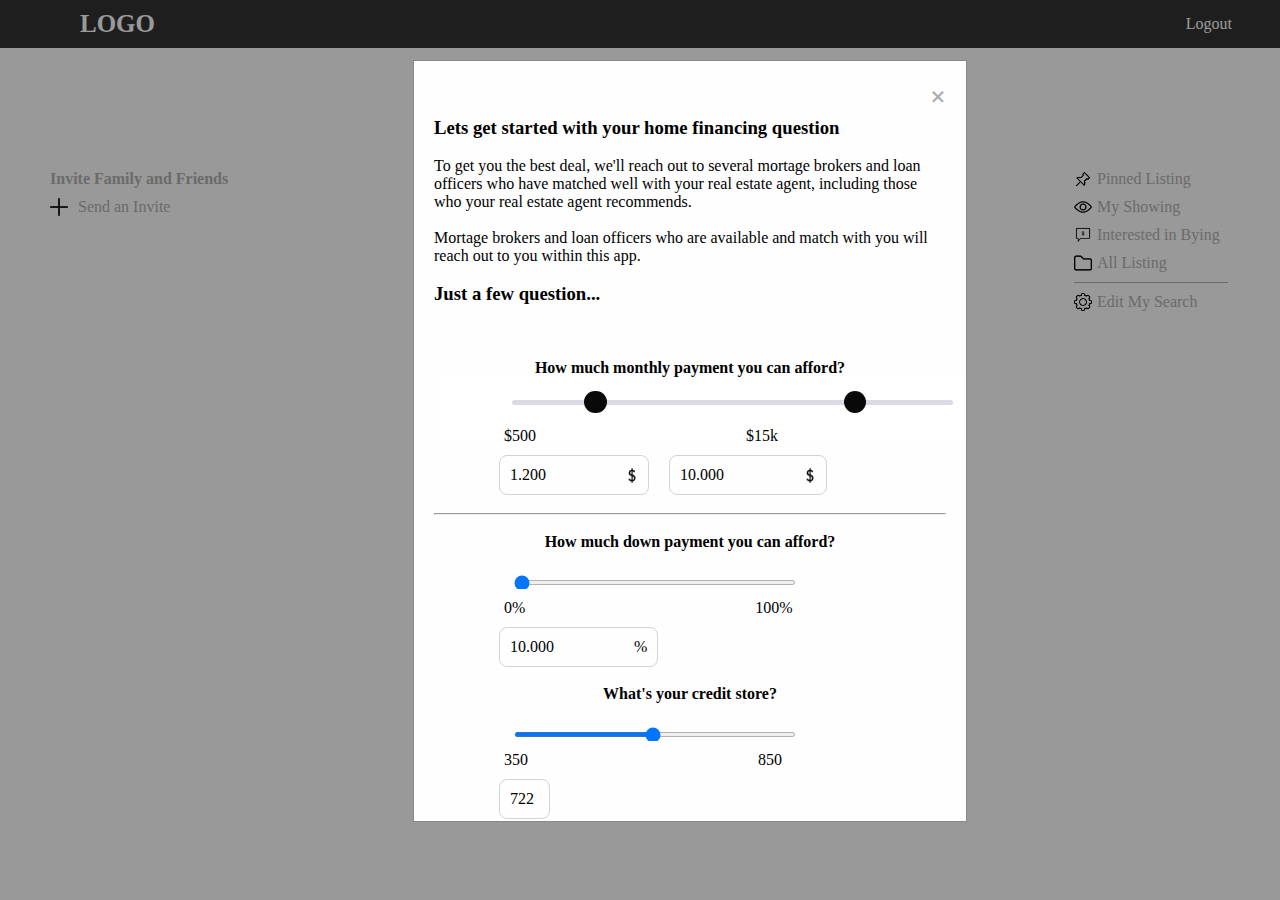
==== index.html @ eaed4ce9 "Add files via upload" ====
<!DOCTYPE html>
<html lang="en">

<head>
    <meta charset="UTF-8">
    <meta name="viewport" content="width=device-width, initial-scale=1.0">
    <link rel="stylesheet" href="https://demos.jquerymobile.com/1.4.2/css/themes/default/jquery.mobile-1.4.2.min.css">
    <link rel="stylesheet" href="style.css">
    <title>White Label Real State</title>
</head>

<body>
    <!-- Header started -->
    <div class="header">
        <div class="logo">
            <h4>Logo</h4>
        </div>
        <div class="logout">Logout</div>
    </div>
    <!-- Header ended -->

    <!-- sec1 started -->
    <div class="sec1">
        <button id="myBtn">Share a Listing</button>
    </div>

    <!-- sec1 ended -->

    <!-- sec2 started -->
    <div class="sec2">
        <div class="sec2-1">
            <h5>Invite Family and Friends</h5>
            <div class="sec2-1-p1">
                <img width="18" height="18" src="images/plus.png" alt="plus.img">
                <p>Send an Invite</p>
            </div>
        </div>
        <div class="sec2-2">
            <p>Only you and the realtor can see these notifications</p>
            <div class="sec2-p1">
                <div class="sec2-p1-1">
                    <img width="18" height="18" src="images/alert.png" alt="warning">
                    <p>You need pre-approval for finance</p>
                </div>
                <div class="sec2-p1-2">
                    <p>Fill form</p>
                </div>
            </div>
            <div class="sec2-p2">
                <p>Sort by: Latest</p>
                <img width="12" height="12" src="images/upload.png" alt="up">
                <div class="line"></div>
            </div>
            <p class="p-center">Shared listings will appear here, as well as listing you may be interested in. <br />
                <span>Share a Listing</span>to get started.
            </p>
        </div>
        <div class="sec2-3">
            <div class="sec2-3-p1">
                <img width="18" height="18" src="images/thumbtacks.png" alt="pinned">
                <p>Pinned Listing</p>
            </div>
            <div class="sec2-3-p2">
                <img width="18" height="18" src="images/view.png" alt="eyes">
                <p>My Showing</p>
            </div>
            <div class="sec2-3-p3">
                <img width="18" height="18" src="images/message.png" alt="message">
                <p>Interested in Bying</p>
            </div>
            <div class="sec2-3-p4">
                <img width="18" height="18" src="images/folder.png" alt="listing">
                <p>All Listing</p>
            </div>
            <div class="line-2"> </div>
            <div class="sec2-3-p5">
                <img width="18" height="18" src="images/settings.png" alt="settng">
                <p>Edit My Search</p>
            </div>
        </div>
    </div>


    <!-- sec2 ended -->


    <!-- 1st page modal started -->

    <!-- The Modal -->
    <div id="myModal" class="modal">

        <!-- Modal content -->
        <div class="modal-content">
            <span class="close">&times;</span>
            <div class="modal-content-con">
                <br /><br />
                <h3>Lets get started with your home financing question</h3><br />
                <p>To get you the best deal, we'll reach out to several mortage brokers and loan officers who have
                    matched well with your real estate agent, including those who your real estate agent recommends.</p>
                <br />
                <p>Mortage brokers and loan officers who are available and match with you will reach out to you within
                    this app.</p><br />
                <h3>Just a few question...</h3><br /><br /><br />
                <h4>How much monthly payment you can afford?</h4>
                <div class="wrapper">

                    <div class="container">
                        <div class="slider-track"></div>
                        <input class="range-1" type="range" min="500" max="15000" value="3000" id="slider-1"
                            oninput="slideOne()" autofocus>
                        <input class="range-1" autofocus type="range" min="500" max="15000" value="12000" id="slider-2"
                            oninput="slideTwo()">
                    </div>
                    <div class="values">
                        <span id="range1">
                            $500
                        </span>
                        <span id="range2">
                            $15k
                        </span>
                    </div>
                </div>
                <div class="modal-cal">
                    <div class="modal-cal-btn1">
                        <p>1.200</p>
                        <img width="12" height="15" src="images/dollar.png" alt="">
                    </div>
                    <div class="modal-cal-btn2">
                        <p>10.000</p>
                        <img width="12" height="15" src="images/dollar.png" alt="">
                    </div>
                </div>
                <br />
                <hr />
                <br />
                <h4>How much down payment you can afford?</h4>
                <div class="slidecontainer">
                    <input type="range" min="1" max="100" value="0" class="slider" id="myRange">
                </div>
                <div class="slidecontainer-cal">
                    <p>0%</p>
                    <p>100%</p>
                </div>
                <div class="modal-cal-btn3">
                    <p>10.000</p>
                    <p>%</p>
                </div>
                <br />
                <h4>What's your credit store?</h4>
                <div class="slidecontainer">
                    <input type="range" min="1" max="100" value="50" class="slider" id="myRange">
                </div>
                <div class="slidecontainer-cal">
                    <p>350</p>
                    <p>850</p>
                </div>
                <div class="modal-cal-btn4">
                    <p class="722">722</p><br />

                </div>
                <br />
                <hr />
                <br />
                <div class="modal-content-radio1">
                    <h5>What's your credit store?</h5>
                    <div class="modal-content-radio1-btn">
                        <input type="radio" id="html" name="store" value="Yes">
                        <label for="html">Yes</label>
                        <input type="radio" id="css" name="store" value="No">
                        <label for="css">No</label>
                    </div>
                </div>
                <br />
                <br />
                <div class="modal-content-radio1">
                    <h5>Any bankruptcy or judgements in the past 7 years?</h5>
                    <div class="modal-content-radio1-btn">
                        <input type="radio" id="html" name="judgements" value="Yes">
                        <label for="html">Yes</label>
                        <input type="radio" id="css" name="judgements" value="No">
                        <label for="css">No</label>
                    </div>
                </div>
                <div class="modal-content-submit-btn">
                    <p>Submit</p>
                </div>
            </div>
        </div>

    </div>

    <!-- 1st page modal ended -->

    <script src="script.js"></script>

</body>

</html>
---- style.css ----
* {
    margin: 0;
    padding: 0;
}

body{
    overflow-y: visible;
    overflow-x: hidden;
}

/* Header start */
.logo>h4 {
    font-size: 25px;
    text-transform: uppercase;
}

.header {
    display: flex;
    justify-content: space-between;
    align-items: center;
    padding: 10px 80px;
    background-color: #333333;
    color: #fff;
    position: fixed;
    top: 0;
    left: 0;
    width: 90vw;
}

/* Header end */


/* sec1 started */

.sec1 {
    display: flex;
    justify-content: center;
    width: 100%;
    margin: 100px auto 0 auto;
    margin-left: 50px;
}

.sec1>button {
    width: 40% !important;
    height: 45px !important;
    border-radius: 8px !important;
    background-color: #333333 !important;
    border: none !important;
    color: #fff !important;
    font-size: 1.05em !important;
    font-weight: 400;
    font-family: Arial, Helvetica, sans-serif;
}

/* sec1 ended */

/* sec2 started */
.sec2 {
    display: flex;
    width: 100%;
    justify-content: space-between;
    align-items: start;
    padding: 5px 50px;
    margin-bottom: 150px;
}

.sec2-1 {
    width: 20%;
    padding-top: 20px;

}

.sec2-2 {
    width: 40%;
    display: flex;
    flex-direction: column;
    gap: 12px;
    padding-top: 20px;
}

.sec2-3 {
    width: 20%;
    display: flex;
    flex-direction: column;
    gap: 10px;
    padding-top: 20px;

}

.sec2-1>h5 {
    font-size: 16px;
    font-weight: bold;
    color: #B2B2B2;
}

.sec2-1-p1 {
    display: flex;
    align-items: center;
    gap: 10px;
    padding-top: 10px;
    color: #B2B2B2;
}

.sec2-2>p {
    color: #B2B2B2;
}

.sec2-p1 {
    background-color: #FFF4D8;
    display: flex;
    justify-content: space-between;
    padding: 10px 5px;
}

.sec2-p1-1 {
    display: flex;
    gap: 5px;
}

.sec2-p1-2 {
    color: #F0AD00;
}

.sec2-p2 {
    display: flex;
    font-size: 0.80em;
    align-items: center;
    gap: 5px;
}

.line {
    width: 80%;
    height: 1px;
    background-color: #B2B2B2;
}


.p-center {
    text-align: center;
}


.sec2-3-p1 {
    display: flex;
    gap: 5px;
    color: #B2B2B2;
}

.sec2-3-p2 {
    display: flex;
    gap: 5px;
    color: #B2B2B2;
}

.sec2-3-p3 {
    display: flex;
    gap: 5px;
    color: #B2B2B2;
}

.sec2-3-p4 {
    display: flex;
    gap: 5px;
    color: #B2B2B2;
}

.sec2-3-p5 {
    display: flex;
    gap: 5px;
    color: #B2B2B2;
}

.line-2 {
    width: 60%;
    height: 1px;
    background-color: #B2B2B2;
}

/* sec2 ended */
































/* 1st page modal */

/* The Modal (background) */

/* .modal::-webkit-scrollbar {
    display: none;
  } */
.modal {
    /* display: none; */
    /* Hidden by default */
    position: fixed;
    /* Stay in place */
    z-index: 1;
    /* Sit on top */
    padding-top: 60px;
    /* Location of the box */
    left: 0;
    top: 0;
    margin: 0 auto !important;
    width: 100%;
    /* Full width */
    height: fit-content;
    /* Full height */
    overflow-y: scroll !important;
    /* Enable scroll if needed */
    background-color: rgb(0, 0, 0);
    /* Fallback color */
    background-color: rgba(0, 0, 0, 0.4);
    /* Black w/ opacity */
    padding-left: 50px;
    padding-bottom: 150px !important;
}

/* Modal Content */
.modal-content {
    background-color: #fefefe;
    margin: auto;
    padding: 20px;
    border: 1px solid #888;
    width: 40%;
    height: 80vh;
    overflow-y: scroll !important;
}

/* The Close Button */
.close {
    color: #aaaaaa;
    float: right;
    font-size: 28px;
    font-weight: bold;
}

.close:hover,
.close:focus {
    color: #000;
    text-decoration: none;
    cursor: pointer;
}

.modal-content-con>h4 {
    text-align: center;
}


/* range control with two control started */


.wrapper {
    position: relative;
    width: 70vmin;
    background-color: #ffffff;
    padding: 0px 40px 0px 60px;
    border-radius: 10px;
    /* margin-top: -10px; */
}

.container {
    position: relative;
    width: 70%;
    height: 50px;
    margin-top: 0px;
    margin-left: 18px;
}

.range-1 {
    -webkit-appearance: none;
    -moz-appearance: none;
    appearance: none;
    width: 100%;
    outline: none;
    position: absolute;
    margin: auto;
    top: 0;
    bottom: 0;
    background-color: transparent;
    pointer-events: none;
}

.slider-track {
    width: 100%;
    height: 5px;
    position: absolute;
    margin: auto;
    top: 0;
    bottom: 0;
    border-radius: 5px;
}

.range-1::-webkit-slider-runnable-track {
    -webkit-appearance: none;
    height: 5px;
}

.range-1::-moz-range-track {
    -moz-appearance: none;
    height: 5px;
}

.range-1::-ms-track {
    appearance: none;
    height: 5px;
}

.range-1::-webkit-slider-thumb {
    -webkit-appearance: none;
    height: 1.7em;
    width: 1.7em;
    background-color: #090909;
    cursor: pointer;
    margin-top: -9px;
    pointer-events: auto;
    border-radius: 50%;
}

.range-1::-moz-range-thumb {

    height: 1.7em;
    width: 1.7em;
    cursor: pointer;
    border-radius: 50%;
    background-color: #000000;
    pointer-events: auto;
}

.range-1::-ms-thumb {
    appearance: none;
    height: 1.7em;
    width: 1.7em;
    cursor: pointer;
    border-radius: 50%;
    background-color: #ffffff;
    border: 3px solid #000000;
    pointer-events: auto;
}

.range-1:active::-webkit-slider-thumb {
    background-color: #ffffff;
    border: 3px solid #000000;
}

.values {

    /* display: none; */
    display: flex;
    gap: 210px;
    margin: 0 !important;
    padding: 0 !important;
    margin-left: 10px !important;
}

.slider-track {
    background-color: #DADAE5 !important;
}


/* range control with two control ended */

/* calculator btn */
.modal-cal-btn1 {
    display: flex;
    align-items: center;
    gap: 80px;
    border: 1px solid lightgray;
    padding: 10px;
    border-radius: 8px;
}

.modal-cal-btn2 {
    display: flex;
    align-items: center;
    gap: 80px;
    border: 1px solid lightgray;
    padding: 10px;
    border-radius: 8px;
}

.modal-cal {
    display: flex;
    width: 75%;
    margin: 0 auto;
    /* justify-content: center; */
    margin-left: 65px;
    gap: 20px;
    padding-top: 10px;
}



.slidecontainer {
    margin-top: 20px;
    margin-bottom: 40px;
    overflow: hidden;
}

.slider {
    width: 55%;
    height: 5px;
    overflow: visible !important;
    margin-left: 80px;
    background-color: transparent !important;
}

.slider::-webkit-slider-thumb {
    -webkit-appearance: none !important;
    appearance: none !important;
    width: 5px;
    height: 5px;
    background: #04AA6D !important;
    cursor: pointer !important;
}

.slider::-moz-range-thumb {

    height: 20px;
    margin-top: 4px;
    background: transparent !important;
}




.slidecontainer-cal {
    display: flex;
    margin-left: 70px;
    gap: 230px;
    margin-top: -30px;
}

.modal-cal-btn3 {
    display: flex;
    align-items: center;
    gap: 80px;
    border: 1px solid lightgray;
    padding: 10px;
    border-radius: 8px;
    width: fit-content;
    margin-left: 65px;
    margin-top: 10px;
}

.modal-cal-btn4 {
    display: flex;
    align-items: center;
    gap: 5px;
    border: 1px solid lightgray;
    padding: 10px;
    border-radius: 8px;
    width: fit-content;
    margin-left: 65px;
    margin-top: 10px;
}

.modal-content-radio1 {
    display: flex;
    flex-direction: column;
    align-items: center;
}

.modal-content-radio1>h4 {
    width: fit-content;
    margin: 0 auto;
}

.modal-content-radio1>input {
    width: fit-content;
    margin: 0 auto;
    background-color: #000 !important;
}

.modal-content-radio1-btn {
    margin-top: 5px;
    margin-bottom: 50px;
}

/* submit button */

.modal-content-submit-btn{
    width: 90%;
    border: 1px solid lightgray;
    margin: 0 auto;
    padding: 10px;
    display: flex;
    justify-content: center;
    align-items: center;
    border-radius: 8px;
    background-color: #333333;
    color: #fff;
    cursor: pointer;
}

.modal-content-submit-btn:hover{
    transform: scale(1.02);
}


/* 1st page modal ended*/


/* another modals started */

/* another modals ended */
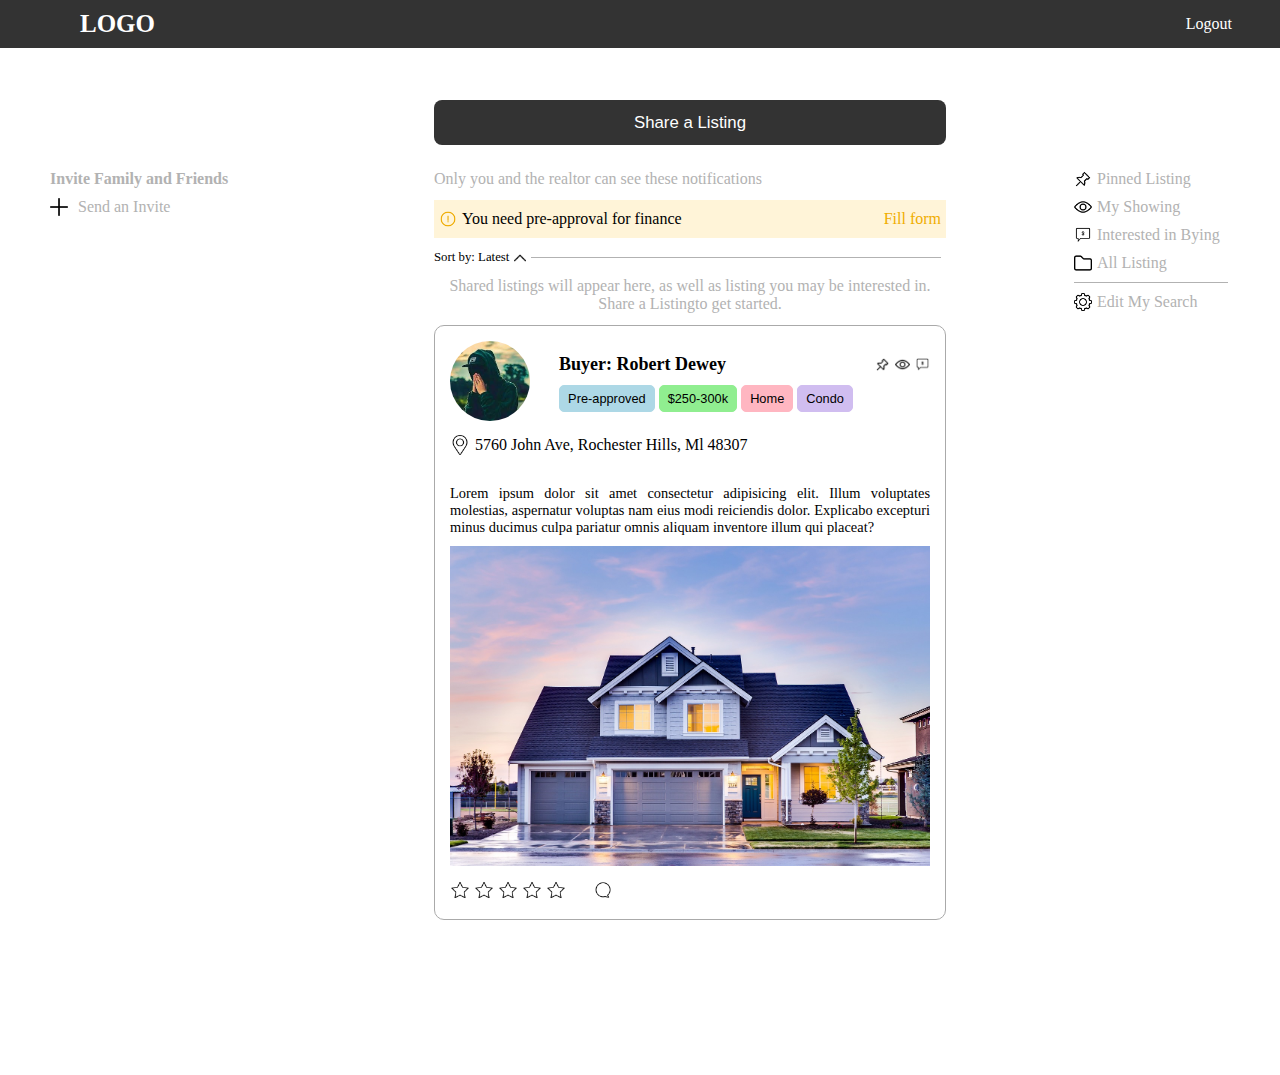
==== commit 4d55aade: "Add files via upload" ====
--- a/index.html
+++ b/index.html
@@ -54,6 +54,53 @@
             <p class="p-center">Shared listings will appear here, as well as listing you may be interested in. <br />
                 <span>Share a Listing</span>to get started.
             </p>
+            <div class="card">
+                <div class="card-sec1">
+                    <div class="dp">
+                        <img class="dp-img" src="images/dp.jpeg" alt="dp">
+                    </div>
+                    <div class="dp-content">
+                        <div class="dp-content1">
+                            <div class="dp-content1-name">
+                                <h5>Buyer: Robert Dewey</h5>
+                            </div>
+                            <div class="dp-centent-icons">
+                                <img src="images/thumbtacks.png" alt="">
+                                <img src="images/view.png" alt="">
+                                <img src="images/message.png" alt="">
+                            </div>
+                        </div>
+                        <div class="dp-content2">
+                            <button class="Pre-approved-btn">Pre-approved</button>
+                            <button class="price-btn">$250-300k</button>
+                            <button class="home-btn">Home</button>
+                            <button class="condo-btn">Condo</button>
+                        </div>
+                    </div>
+                </div>
+                <div class="card-sec2">
+                    <img class="location" src="images/pin.png" alt="location">
+                    <p>5760 John Ave, Rochester Hills, Ml 48307</p>
+                </div>
+                <div class="card-sec3">
+                    <p>Lorem ipsum dolor sit amet consectetur adipisicing elit. Illum voluptates molestias, aspernatur
+                        voluptas nam eius modi reiciendis dolor. Explicabo excepturi minus ducimus culpa pariatur omnis
+                        aliquam inventore illum qui placeat?</p>
+                    <img src="images/state house img1.jpg" alt="house-img">
+                </div>
+                <div class="card-sec4">
+                    <div class="star-img">
+                        <img src="images/star.png" alt="star">
+                        <img src="images/star.png" alt="star">
+                        <img src="images/star.png" alt="star">
+                        <img src="images/star.png" alt="star">
+                        <img src="images/star.png" alt="star">
+                    </div>
+                    <div class="comment-img">
+                        <img src="images/chat.png" alt="comment">
+                    </div>
+                </div>
+            </div>
         </div>
         <div class="sec2-3">
             <div class="sec2-3-p1">
@@ -87,7 +134,7 @@
     <!-- 1st page modal started -->
 
     <!-- The Modal -->
-    <div id="myModal" class="modal">
+    <div id="myModal" style="display: none;" class="modal">
 
         <!-- Modal content -->
         <div class="modal-content">
@@ -96,9 +143,11 @@
                 <br /><br />
                 <h3>Lets get started with your home financing question</h3><br />
                 <p>To get you the best deal, we'll reach out to several mortage brokers and loan officers who have
-                    matched well with your real estate agent, including those who your real estate agent recommends.</p>
-                <br />
-                <p>Mortage brokers and loan officers who are available and match with you will reach out to you within
+                    matched well with your real estate agent, including those who your real estate agent recommends.
+                </p>
+                <br />
+                <p>Mortage brokers and loan officers who are available and match with you will reach out to you
+                    within
                     this app.</p><br />
                 <h3>Just a few question...</h3><br /><br /><br />
                 <h4>How much monthly payment you can afford?</h4>
--- a/style.css
+++ b/style.css
@@ -3,7 +3,7 @@
     padding: 0;
 }
 
-body{
+body {
     overflow-y: visible;
     overflow-x: hidden;
 }
@@ -76,6 +76,134 @@
     flex-direction: column;
     gap: 12px;
     padding-top: 20px;
+}
+
+
+.card {
+    border: 1px solid #aaaaaa;
+    border-radius: 10px;
+    padding: 15px;
+}
+
+.dp-content {
+    flex: 85%;
+    display: flex;
+    flex-direction: column;
+    gap: 10px;
+}
+
+.card-sec1 {
+    display: flex;
+    justify-content: center;
+    /* gap: 20px; */
+    align-items: center;
+}
+
+.dp-content1 {
+    display: flex;
+    justify-content: space-between;
+    width: 100%;
+}
+
+
+.dp-content1-name>h5 {
+    font-size: 18px !important;
+}
+
+.dp-centent-icons>img {
+    width: 15px;
+    height: 15px;
+}
+
+.dp {
+    flex: 25%;
+}
+
+.dp-centent-icons {
+    display: flex;
+    justify-content: center;
+    align-items: center;
+    gap: 5px;
+}
+
+.dp-img {
+    width: 80px;
+    height: 80px;
+    border-radius: 50px;
+    cursor: pointer;
+}
+
+.Pre-approved-btn {
+    background-color: #add8e6;
+    border: 1px solid #add8e6;
+    border-radius: 5px;
+    padding: 5px 8px;
+    cursor: pointer;
+    font-size: 0.8em;
+}
+
+.price-btn {
+    background-color: #90ee90;
+    border: 1px solid #90ee90;
+    border-radius: 5px;
+    padding: 5px 8px;
+    cursor: pointer;
+    font-size: 0.8em;
+}
+
+.home-btn {
+    background-color: #ffb6c1;
+    border: 1px solid #ffb6c1;
+    border-radius: 5px;
+    padding: 5px 8px;
+    cursor: pointer;
+    font-size: 0.8em;
+}
+
+.condo-btn {
+    background-color: #D0BDF0;
+    border: 1px solid #D0BDF0;
+    border-radius: 5px;
+    padding: 5px 8px;
+    cursor: pointer;
+    font-size: 0.8em;
+}
+
+.card-sec2{
+    display: flex;
+    align-items: center;
+    margin-top: 10px;
+    gap: 5px;
+}
+
+.location{
+    width: 20px;
+    height: 20px;
+}
+
+.card-sec3{
+    margin-top: 30px;
+    text-align: justify;
+    font-size: 0.9em;
+}
+
+.card-sec3>img{
+    margin-top: 10px;
+    width: 100%;
+}
+
+.card-sec4{
+    display: flex;
+    width: 34%;
+    /* background-color: aliceblue; */
+    justify-content: space-between;
+    margin-top: 10px;
+}
+
+.star-img>img, .comment-img>img{
+    width: 20px;
+    height: 20px;
+    cursor: pointer;
 }
 
 .sec2-3 {
@@ -505,7 +633,7 @@
 
 /* submit button */
 
-.modal-content-submit-btn{
+.modal-content-submit-btn {
     width: 90%;
     border: 1px solid lightgray;
     margin: 0 auto;
@@ -519,7 +647,7 @@
     cursor: pointer;
 }
 
-.modal-content-submit-btn:hover{
+.modal-content-submit-btn:hover {
     transform: scale(1.02);
 }
 
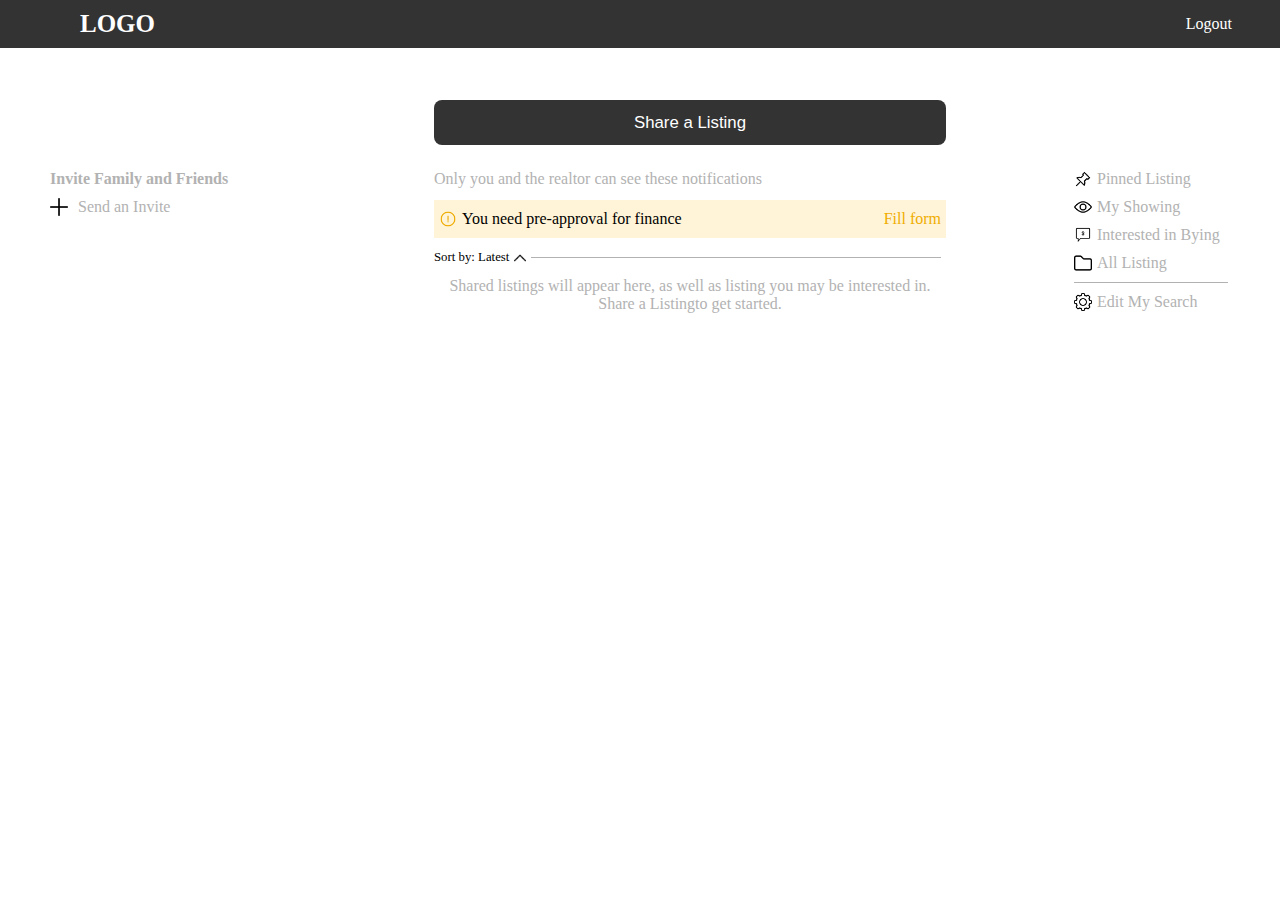
==== commit e0a5fca2: "Add files via upload" ====
--- a/index.html
+++ b/index.html
@@ -54,53 +54,6 @@
             <p class="p-center">Shared listings will appear here, as well as listing you may be interested in. <br />
                 <span>Share a Listing</span>to get started.
             </p>
-            <div class="card">
-                <div class="card-sec1">
-                    <div class="dp">
-                        <img class="dp-img" src="images/dp.jpeg" alt="dp">
-                    </div>
-                    <div class="dp-content">
-                        <div class="dp-content1">
-                            <div class="dp-content1-name">
-                                <h5>Buyer: Robert Dewey</h5>
-                            </div>
-                            <div class="dp-centent-icons">
-                                <img src="images/thumbtacks.png" alt="">
-                                <img src="images/view.png" alt="">
-                                <img src="images/message.png" alt="">
-                            </div>
-                        </div>
-                        <div class="dp-content2">
-                            <button class="Pre-approved-btn">Pre-approved</button>
-                            <button class="price-btn">$250-300k</button>
-                            <button class="home-btn">Home</button>
-                            <button class="condo-btn">Condo</button>
-                        </div>
-                    </div>
-                </div>
-                <div class="card-sec2">
-                    <img class="location" src="images/pin.png" alt="location">
-                    <p>5760 John Ave, Rochester Hills, Ml 48307</p>
-                </div>
-                <div class="card-sec3">
-                    <p>Lorem ipsum dolor sit amet consectetur adipisicing elit. Illum voluptates molestias, aspernatur
-                        voluptas nam eius modi reiciendis dolor. Explicabo excepturi minus ducimus culpa pariatur omnis
-                        aliquam inventore illum qui placeat?</p>
-                    <img src="images/state house img1.jpg" alt="house-img">
-                </div>
-                <div class="card-sec4">
-                    <div class="star-img">
-                        <img src="images/star.png" alt="star">
-                        <img src="images/star.png" alt="star">
-                        <img src="images/star.png" alt="star">
-                        <img src="images/star.png" alt="star">
-                        <img src="images/star.png" alt="star">
-                    </div>
-                    <div class="comment-img">
-                        <img src="images/chat.png" alt="comment">
-                    </div>
-                </div>
-            </div>
         </div>
         <div class="sec2-3">
             <div class="sec2-3-p1">
@@ -134,7 +87,7 @@
     <!-- 1st page modal started -->
 
     <!-- The Modal -->
-    <div id="myModal" style="display: none;" class="modal">
+    <div id="myModal" class="modal" style="display: none;">
 
         <!-- Modal content -->
         <div class="modal-content">
@@ -143,11 +96,9 @@
                 <br /><br />
                 <h3>Lets get started with your home financing question</h3><br />
                 <p>To get you the best deal, we'll reach out to several mortage brokers and loan officers who have
-                    matched well with your real estate agent, including those who your real estate agent recommends.
-                </p>
+                    matched well with your real estate agent, including those who your real estate agent recommends.</p>
                 <br />
-                <p>Mortage brokers and loan officers who are available and match with you will reach out to you
-                    within
+                <p>Mortage brokers and loan officers who are available and match with you will reach out to you within
                     this app.</p><br />
                 <h3>Just a few question...</h3><br /><br /><br />
                 <h4>How much monthly payment you can afford?</h4>
@@ -155,27 +106,27 @@
 
                     <div class="container">
                         <div class="slider-track"></div>
-                        <input class="range-1" type="range" min="500" max="15000" value="3000" id="slider-1"
+                        <input class="range-1" type="range" min="1" max="20000" value="500" id="slider-1"
                             oninput="slideOne()" autofocus>
-                        <input class="range-1" autofocus type="range" min="500" max="15000" value="12000" id="slider-2"
+                        <input class="range-1" autofocus type="range" min="1" max="20000" value="15000" id="slider-2"
                             oninput="slideTwo()">
                     </div>
                     <div class="values">
                         <span id="range1">
-                            $500
+                            $ 500
                         </span>
                         <span id="range2">
-                            $15k
+                            $ 15k+
                         </span>
                     </div>
                 </div>
                 <div class="modal-cal">
                     <div class="modal-cal-btn1">
-                        <p>1.200</p>
+                        <p class="minAmount">1.200</p>
                         <img width="12" height="15" src="images/dollar.png" alt="">
                     </div>
                     <div class="modal-cal-btn2">
-                        <p>10.000</p>
+                        <p class="maxAmount">10.000</p>
                         <img width="12" height="15" src="images/dollar.png" alt="">
                     </div>
                 </div>
@@ -184,34 +135,34 @@
                 <br />
                 <h4>How much down payment you can afford?</h4>
                 <div class="slidecontainer">
-                    <input type="range" min="1" max="100" value="0" class="slider" id="myRange">
+                    <input oninput="getPaymentVal()" type="range" min="1" max="100" value="25" class="slider" id="payment">
                 </div>
                 <div class="slidecontainer-cal">
                     <p>0%</p>
                     <p>100%</p>
                 </div>
                 <div class="modal-cal-btn3">
-                    <p>10.000</p>
+                    <p class="showPaymentVal">10.000</p>
                     <p>%</p>
                 </div>
                 <br />
                 <h4>What's your credit store?</h4>
                 <div class="slidecontainer">
-                    <input type="range" min="1" max="100" value="50" class="slider" id="myRange">
+                    <input oninput="getCreditVal()" type="range" min="350" max="850" value="722" class="slider" id="score">
                 </div>
                 <div class="slidecontainer-cal">
                     <p>350</p>
                     <p>850</p>
                 </div>
                 <div class="modal-cal-btn4">
-                    <p class="722">722</p><br />
+                    <p class="showCreditVal">722</p><br />
 
                 </div>
                 <br />
                 <hr />
                 <br />
                 <div class="modal-content-radio1">
-                    <h5>What's your credit store?</h5>
+                    <h5>Any collection in the past 7 years?</h5>
                     <div class="modal-content-radio1-btn">
                         <input type="radio" id="html" name="store" value="Yes">
                         <label for="html">Yes</label>
--- a/style.css
+++ b/style.css
@@ -76,134 +76,6 @@
     flex-direction: column;
     gap: 12px;
     padding-top: 20px;
-}
-
-
-.card {
-    border: 1px solid #aaaaaa;
-    border-radius: 10px;
-    padding: 15px;
-}
-
-.dp-content {
-    flex: 85%;
-    display: flex;
-    flex-direction: column;
-    gap: 10px;
-}
-
-.card-sec1 {
-    display: flex;
-    justify-content: center;
-    /* gap: 20px; */
-    align-items: center;
-}
-
-.dp-content1 {
-    display: flex;
-    justify-content: space-between;
-    width: 100%;
-}
-
-
-.dp-content1-name>h5 {
-    font-size: 18px !important;
-}
-
-.dp-centent-icons>img {
-    width: 15px;
-    height: 15px;
-}
-
-.dp {
-    flex: 25%;
-}
-
-.dp-centent-icons {
-    display: flex;
-    justify-content: center;
-    align-items: center;
-    gap: 5px;
-}
-
-.dp-img {
-    width: 80px;
-    height: 80px;
-    border-radius: 50px;
-    cursor: pointer;
-}
-
-.Pre-approved-btn {
-    background-color: #add8e6;
-    border: 1px solid #add8e6;
-    border-radius: 5px;
-    padding: 5px 8px;
-    cursor: pointer;
-    font-size: 0.8em;
-}
-
-.price-btn {
-    background-color: #90ee90;
-    border: 1px solid #90ee90;
-    border-radius: 5px;
-    padding: 5px 8px;
-    cursor: pointer;
-    font-size: 0.8em;
-}
-
-.home-btn {
-    background-color: #ffb6c1;
-    border: 1px solid #ffb6c1;
-    border-radius: 5px;
-    padding: 5px 8px;
-    cursor: pointer;
-    font-size: 0.8em;
-}
-
-.condo-btn {
-    background-color: #D0BDF0;
-    border: 1px solid #D0BDF0;
-    border-radius: 5px;
-    padding: 5px 8px;
-    cursor: pointer;
-    font-size: 0.8em;
-}
-
-.card-sec2{
-    display: flex;
-    align-items: center;
-    margin-top: 10px;
-    gap: 5px;
-}
-
-.location{
-    width: 20px;
-    height: 20px;
-}
-
-.card-sec3{
-    margin-top: 30px;
-    text-align: justify;
-    font-size: 0.9em;
-}
-
-.card-sec3>img{
-    margin-top: 10px;
-    width: 100%;
-}
-
-.card-sec4{
-    display: flex;
-    width: 34%;
-    /* background-color: aliceblue; */
-    justify-content: space-between;
-    margin-top: 10px;
-}
-
-.star-img>img, .comment-img>img{
-    width: 20px;
-    height: 20px;
-    cursor: pointer;
 }
 
 .sec2-3 {
@@ -429,7 +301,7 @@
     outline: none;
     position: absolute;
     margin: auto;
-    top: 0;
+    top: 5px;
     bottom: 0;
     background-color: transparent;
     pointer-events: none;
@@ -462,8 +334,8 @@
 
 .range-1::-webkit-slider-thumb {
     -webkit-appearance: none;
-    height: 1.7em;
-    width: 1.7em;
+    height: 1em;
+    width: 1em;
     background-color: #090909;
     cursor: pointer;
     margin-top: -9px;
@@ -552,20 +424,23 @@
 }
 
 .slider {
+    -webkit-appearance: none;
     width: 55%;
     height: 5px;
     overflow: visible !important;
     margin-left: 80px;
-    background-color: transparent !important;
-}
-
+    background-color: #EEEEEE !important;
+}
+
+/* Styling for the thumb */
 .slider::-webkit-slider-thumb {
     -webkit-appearance: none !important;
     appearance: none !important;
-    width: 5px;
-    height: 5px;
-    background: #04AA6D !important;
+    width: 16px;
+    height: 16px;
+    background: black !important;
     cursor: pointer !important;
+    border-radius: 100%;
 }
 
 .slider::-moz-range-thumb {
@@ -574,7 +449,6 @@
     margin-top: 4px;
     background: transparent !important;
 }
-
 
 
 
@@ -613,6 +487,7 @@
     display: flex;
     flex-direction: column;
     align-items: center;
+    height: fit-content;
 }
 
 .modal-content-radio1>h4 {
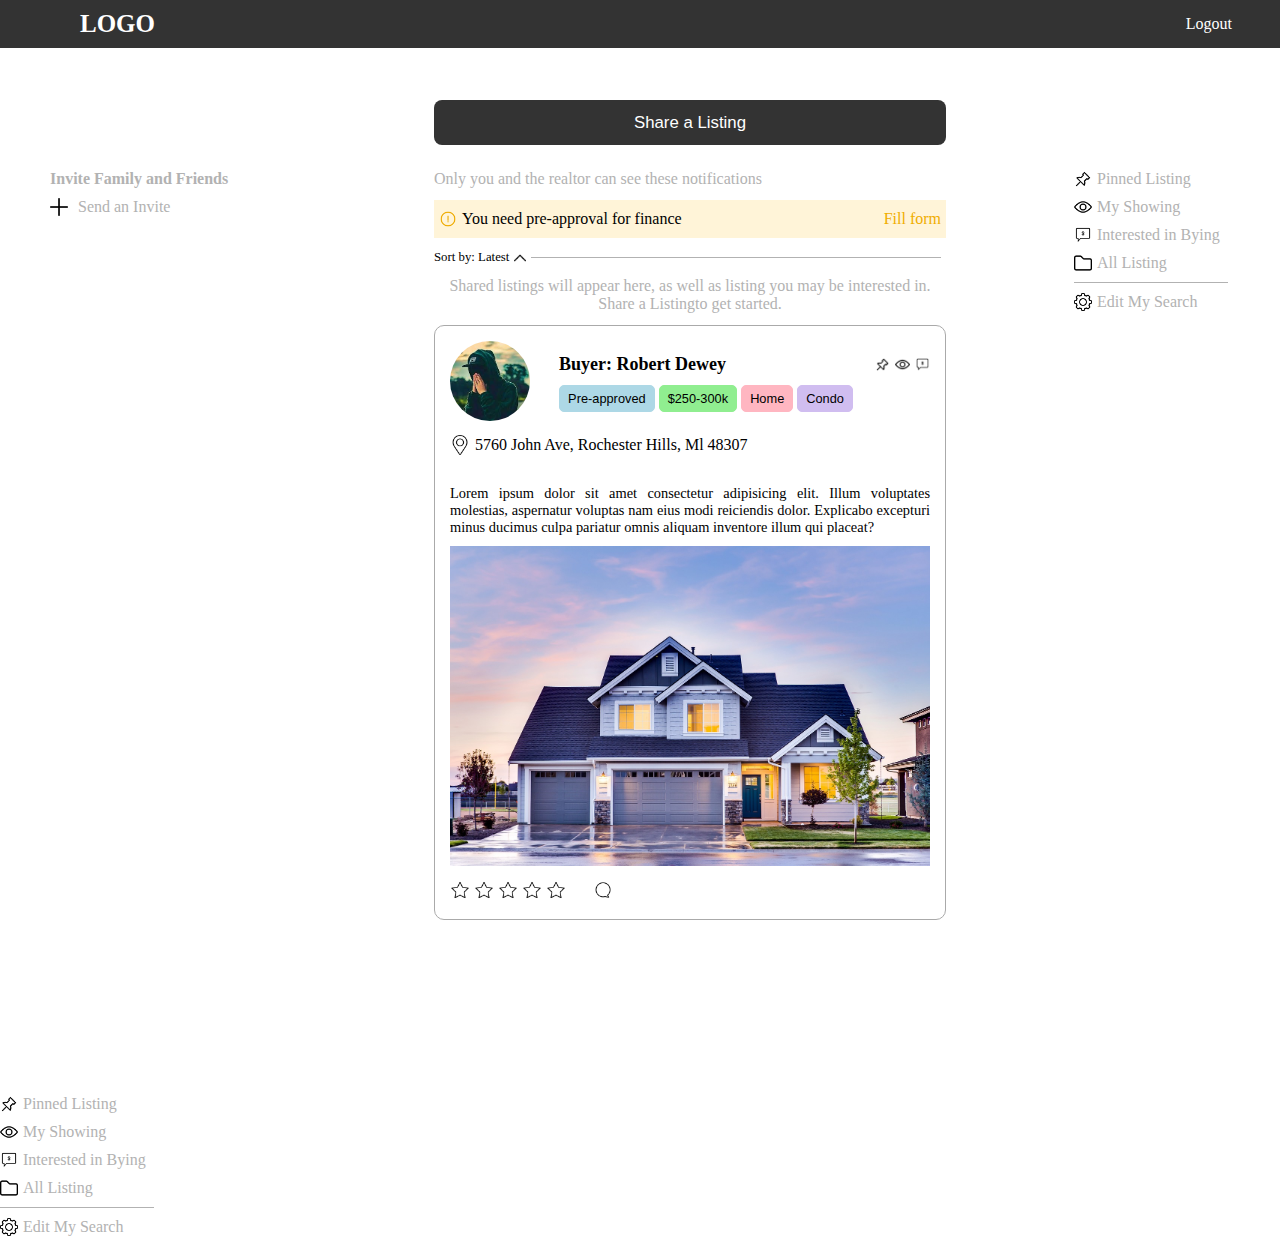
==== commit 66e60070: "Add files via upload" ====
--- a/index.html
+++ b/index.html
@@ -54,6 +54,53 @@
             <p class="p-center">Shared listings will appear here, as well as listing you may be interested in. <br />
                 <span>Share a Listing</span>to get started.
             </p>
+            <div class="card">
+                <div class="card-sec1">
+                    <div class="dp">
+                        <img class="dp-img" src="images/dp.jpeg" alt="dp">
+                    </div>
+                    <div class="dp-content">
+                        <div class="dp-content1">
+                            <div class="dp-content1-name">
+                                <h5>Buyer: Robert Dewey</h5>
+                            </div>
+                            <div class="dp-centent-icons">
+                                <img src="images/thumbtacks.png" alt="">
+                                <img src="images/view.png" alt="">
+                                <img src="images/message.png" alt="">
+                            </div>
+                        </div>
+                        <div class="dp-content2">
+                            <button class="Pre-approved-btn">Pre-approved</button>
+                            <button class="price-btn">$250-300k</button>
+                            <button class="home-btn">Home</button>
+                            <button class="condo-btn">Condo</button>
+                        </div>
+                    </div>
+                </div>
+                <div class="card-sec2">
+                    <img class="location" src="images/pin.png" alt="location">
+                    <p>5760 John Ave, Rochester Hills, Ml 48307</p>
+                </div>
+                <div class="card-sec3">
+                    <p>Lorem ipsum dolor sit amet consectetur adipisicing elit. Illum voluptates molestias, aspernatur
+                        voluptas nam eius modi reiciendis dolor. Explicabo excepturi minus ducimus culpa pariatur omnis
+                        aliquam inventore illum qui placeat?</p>
+                    <img src="images/state house img1.jpg" alt="house-img">
+                </div>
+                <div class="card-sec4">
+                    <div class="star-img">
+                        <img src="images/star.png" alt="star">
+                        <img src="images/star.png" alt="star">
+                        <img src="images/star.png" alt="star">
+                        <img src="images/star.png" alt="star">
+                        <img src="images/star.png" alt="star">
+                    </div>
+                    <div class="comment-img">
+                        <img src="images/chat.png" alt="comment">
+                    </div>
+                </div>
+            </div>
         </div>
         <div class="sec2-3">
             <div class="sec2-3-p1">
@@ -78,6 +125,30 @@
                 <p>Edit My Search</p>
             </div>
         </div>
+    </div>
+    <div class="sec2-3">
+        <div class="sec2-3-p1">
+            <img width="18" height="18" src="images/thumbtacks.png" alt="pinned">
+            <p>Pinned Listing</p>
+        </div>
+        <div class="sec2-3-p2">
+            <img width="18" height="18" src="images/view.png" alt="eyes">
+            <p>My Showing</p>
+        </div>
+        <div class="sec2-3-p3">
+            <img width="18" height="18" src="images/message.png" alt="message">
+            <p>Interested in Bying</p>
+        </div>
+        <div class="sec2-3-p4">
+            <img width="18" height="18" src="images/folder.png" alt="listing">
+            <p>All Listing</p>
+        </div>
+        <div class="line-2"> </div>
+        <div class="sec2-3-p5">
+            <img width="18" height="18" src="images/settings.png" alt="settng">
+            <p>Edit My Search</p>
+        </div>
+    </div>
     </div>
 
 
@@ -135,7 +206,8 @@
                 <br />
                 <h4>How much down payment you can afford?</h4>
                 <div class="slidecontainer">
-                    <input oninput="getPaymentVal()" type="range" min="1" max="100" value="25" class="slider" id="payment">
+                    <input oninput="getPaymentVal()" type="range" min="1" max="100" value="25" class="slider"
+                        id="payment">
                 </div>
                 <div class="slidecontainer-cal">
                     <p>0%</p>
@@ -148,7 +220,8 @@
                 <br />
                 <h4>What's your credit store?</h4>
                 <div class="slidecontainer">
-                    <input oninput="getCreditVal()" type="range" min="350" max="850" value="722" class="slider" id="score">
+                    <input oninput="getCreditVal()" type="range" min="350" max="850" value="722" class="slider"
+                        id="score">
                 </div>
                 <div class="slidecontainer-cal">
                     <p>350</p>
--- a/style.css
+++ b/style.css
@@ -76,6 +76,134 @@
     flex-direction: column;
     gap: 12px;
     padding-top: 20px;
+}
+
+
+.card {
+    border: 1px solid #aaaaaa;
+    border-radius: 10px;
+    padding: 15px;
+}
+
+.dp-content {
+    flex: 85%;
+    display: flex;
+    flex-direction: column;
+    gap: 10px;
+}
+
+.card-sec1 {
+    display: flex;
+    justify-content: center;
+    /* gap: 20px; */
+    align-items: center;
+}
+
+.dp-content1 {
+    display: flex;
+    justify-content: space-between;
+    width: 100%;
+}
+
+
+.dp-content1-name>h5 {
+    font-size: 18px !important;
+}
+
+.dp-centent-icons>img {
+    width: 15px;
+    height: 15px;
+}
+
+.dp {
+    flex: 25%;
+}
+
+.dp-centent-icons {
+    display: flex;
+    justify-content: center;
+    align-items: center;
+    gap: 5px;
+}
+
+.dp-img {
+    width: 80px;
+    height: 80px;
+    border-radius: 50px;
+    cursor: pointer;
+}
+
+.Pre-approved-btn {
+    background-color: #add8e6;
+    border: 1px solid #add8e6;
+    border-radius: 5px;
+    padding: 5px 8px;
+    cursor: pointer;
+    font-size: 0.8em;
+}
+
+.price-btn {
+    background-color: #90ee90;
+    border: 1px solid #90ee90;
+    border-radius: 5px;
+    padding: 5px 8px;
+    cursor: pointer;
+    font-size: 0.8em;
+}
+
+.home-btn {
+    background-color: #ffb6c1;
+    border: 1px solid #ffb6c1;
+    border-radius: 5px;
+    padding: 5px 8px;
+    cursor: pointer;
+    font-size: 0.8em;
+}
+
+.condo-btn {
+    background-color: #D0BDF0;
+    border: 1px solid #D0BDF0;
+    border-radius: 5px;
+    padding: 5px 8px;
+    cursor: pointer;
+    font-size: 0.8em;
+}
+
+.card-sec2{
+    display: flex;
+    align-items: center;
+    margin-top: 10px;
+    gap: 5px;
+}
+
+.location{
+    width: 20px;
+    height: 20px;
+}
+
+.card-sec3{
+    margin-top: 30px;
+    text-align: justify;
+    font-size: 0.9em;
+}
+
+.card-sec3>img{
+    margin-top: 10px;
+    width: 100%;
+}
+
+.card-sec4{
+    display: flex;
+    width: 34%;
+    /* background-color: aliceblue; */
+    justify-content: space-between;
+    margin-top: 10px;
+}
+
+.star-img>img, .comment-img>img{
+    width: 20px;
+    height: 20px;
+    cursor: pointer;
 }
 
 .sec2-3 {
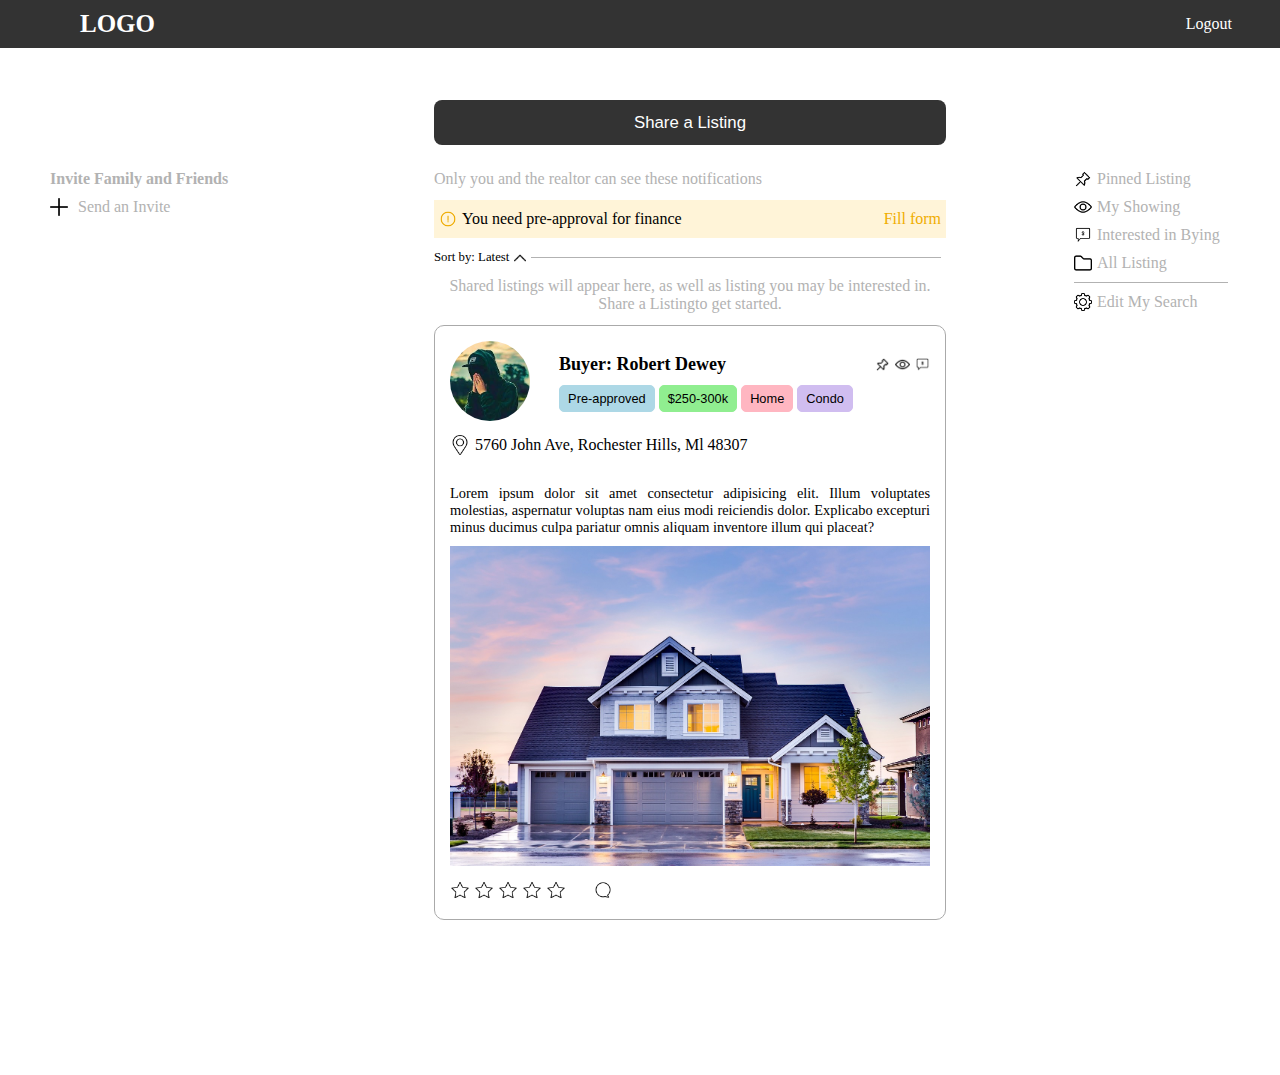
==== commit c94cc981: "update" ====
--- a/index.html
+++ b/index.html
@@ -126,31 +126,6 @@
             </div>
         </div>
     </div>
-    <div class="sec2-3">
-        <div class="sec2-3-p1">
-            <img width="18" height="18" src="images/thumbtacks.png" alt="pinned">
-            <p>Pinned Listing</p>
-        </div>
-        <div class="sec2-3-p2">
-            <img width="18" height="18" src="images/view.png" alt="eyes">
-            <p>My Showing</p>
-        </div>
-        <div class="sec2-3-p3">
-            <img width="18" height="18" src="images/message.png" alt="message">
-            <p>Interested in Bying</p>
-        </div>
-        <div class="sec2-3-p4">
-            <img width="18" height="18" src="images/folder.png" alt="listing">
-            <p>All Listing</p>
-        </div>
-        <div class="line-2"> </div>
-        <div class="sec2-3-p5">
-            <img width="18" height="18" src="images/settings.png" alt="settng">
-            <p>Edit My Search</p>
-        </div>
-    </div>
-    </div>
-
 
     <!-- sec2 ended -->
 
